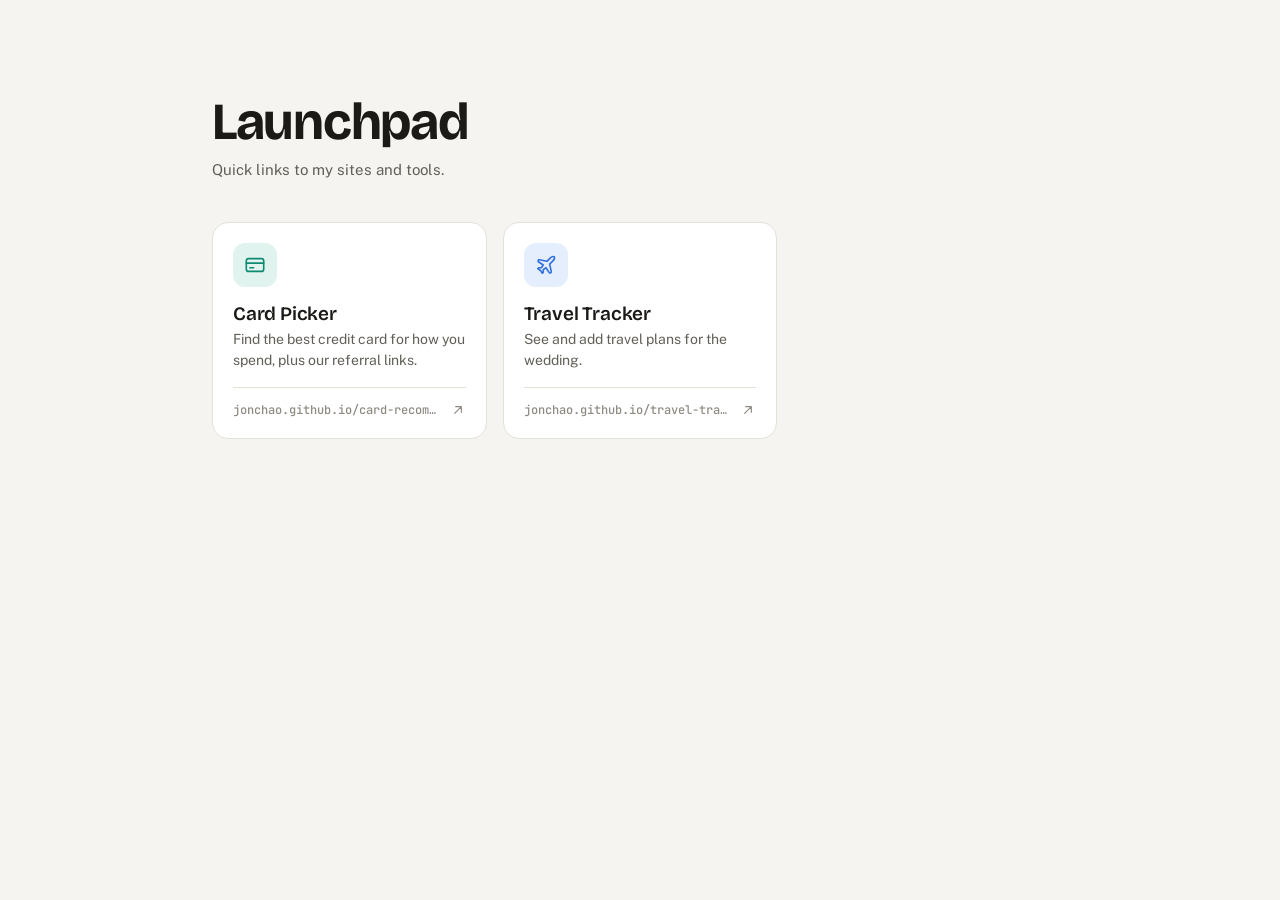
==== index.html @ 9c4c668e "Add launchpad dashboard Links to Card Picker and Travel Tracker, with support for password-locked en" ====
<!doctype html>
<html lang="en">
<head>
<meta charset="utf-8">
<meta name="viewport" content="width=device-width, initial-scale=1, viewport-fit=cover">
<meta name="robots" content="noindex, nofollow">
<title>Launchpad</title>
<link rel="icon" href="data:image/svg+xml,%3Csvg xmlns='http://www.w3.org/2000/svg' viewBox='0 0 32 32'%3E%3Crect width='32' height='32' rx='8' fill='%231b1a17'/%3E%3Crect x='8' y='8' width='7' height='7' rx='2' fill='%234fd1b0'/%3E%3Crect x='17' y='8' width='7' height='7' rx='2' fill='%23fff'/%3E%3Crect x='8' y='17' width='7' height='7' rx='2' fill='%23fff'/%3E%3Crect x='17' y='17' width='7' height='7' rx='2' fill='%237aa7ff'/%3E%3C/svg%3E">
<link rel="preconnect" href="https://fonts.googleapis.com">
<link rel="preconnect" href="https://fonts.gstatic.com" crossorigin>
<link rel="stylesheet" href="https://fonts.googleapis.com/css2?family=Bricolage+Grotesque:opsz,wght@12..96,600;12..96,700&family=Public+Sans:wght@400;500;600&family=JetBrains+Mono:wght@500&display=swap">
<link rel="stylesheet" href="style.css">
<script src="sites.js"></script>
<script src="shared.js"></script>
</head>
<body>
<main class="wrap">
  <header class="masthead">
    <h1 id="title">Launchpad</h1>
    <p class="sub" id="subtitle"></p>
  </header>
  <ul class="grid" id="grid"></ul>
  <noscript><p class="sub">This page needs JavaScript to show its links.</p></noscript>
</main>

<dialog id="unlock" aria-labelledby="unlock-title">
  <form id="unlock-form">
    <div class="dialog-icon"></div>
    <h2 id="unlock-title"></h2>
    <p class="sub">Enter the password to open this site.</p>
    <label for="unlock-pw">Password</label>
    <input id="unlock-pw" type="password" autocomplete="current-password" required>
    <p class="error" id="unlock-error" role="alert"></p>
    <div class="actions">
      <button type="button" class="btn secondary" id="unlock-cancel">Cancel</button>
      <button type="submit" class="btn" id="unlock-submit">Unlock</button>
    </div>
  </form>
</dialog>

<script>
const cfg = Object.assign({ title: "Launchpad", subtitle: "", newTab: true, sites: [] }, window.DASHBOARD);
const $ = (id) => document.getElementById(id);
const dialog = $("unlock");
let pending = null; // the locked site whose password dialog is open

document.title = cfg.title;
$("title").textContent = cfg.title;
$("subtitle").textContent = cfg.subtitle;
document.querySelector(".dialog-icon").innerHTML = icon("lock");

function shortUrl(url) {
  try {
    const u = new URL(url, location.href);
    return (u.host + u.pathname).replace(/\/$/, "");
  } catch {
    return url;
  }
}

function cardFor(site) {
  const locked = Boolean(site.locked && !site.url);
  const card = document.createElement(locked ? "button" : "a");
  const color = site.color || ICON_COLORS[site.icon] || "slate";
  card.className = "card";
  card.style.setProperty("--tint", `var(--${color})`);
  card.style.setProperty("--tint-bg", `var(--${color}-bg)`);

  if (locked) {
    card.type = "button";
    card.addEventListener("click", () => askPassword(site));
  } else {
    card.href = site.url;
    if (cfg.newTab) {
      card.target = "_blank";
      card.rel = "noopener";
    }
  }

  card.innerHTML = `
    <span class="icon">${icon(site.icon)}</span>
    ${site.locked ? `<span class="badge">${icon(locked ? "lock" : "unlock")}${locked ? "Locked" : "Unlocked"}</span>` : ""}
    <span><span class="name"></span><span class="desc"></span></span>
    <span class="foot"><span class="path"></span>${icon(locked ? "lock" : "arrow")}</span>`;
  card.querySelector(".name").textContent = site.name;
  card.querySelector(".desc").textContent = site.description || "";
  card.querySelector(".path").textContent = locked ? "Password required" : shortUrl(site.url);
  return card;
}

function render() {
  $("grid").replaceChildren(...cfg.sites.map((site) => {
    const li = document.createElement("li");
    li.append(cardFor(site));
    return li;
  }));
}

function askPassword(site) {
  pending = site;
  $("unlock-title").textContent = site.name;
  $("unlock-error").textContent = "";
  $("unlock-pw").value = "";
  dialog.showModal();
}

function go(url) {
  if (!cfg.newTab) return location.assign(url);
  const w = window.open(url, "_blank");
  if (w) w.opener = null;
  else location.assign(url); // pop-up blocked: open here instead
}

// A password that opens one site also unlocks any other site that shares it.
async function unlockAll(password) {
  for (const site of cfg.sites) {
    if (site.locked && !site.url) {
      const url = await Vault.unlock(site.locked, password).catch(() => null);
      if (url) site.url = url;
    }
  }
  render();
}

$("unlock-form").addEventListener("submit", async (e) => {
  e.preventDefault();
  const password = $("unlock-pw").value;
  const submit = $("unlock-submit");
  if (!password || !pending) return;

  submit.disabled = true;
  submit.textContent = "Checking…";
  const url = await Vault.unlock(pending.locked, password).catch(() => null);
  submit.disabled = false;
  submit.textContent = "Unlock";

  if (!url) {
    $("unlock-error").textContent = "That password didn't work. Try again.";
    const form = $("unlock-form");
    form.classList.remove("shake");
    void form.offsetWidth;
    form.classList.add("shake");
    $("unlock-pw").select();
    return;
  }

  pending.url = url;
  pending = null;
  dialog.close();
  go(url);
  unlockAll(password);
});

$("unlock-cancel").addEventListener("click", () => dialog.close());
dialog.addEventListener("click", (e) => { if (e.target === dialog) dialog.close(); });
dialog.addEventListener("close", () => { pending = null; });

render();
</script>
</body>
</html>
---- style.css ----
:root {
  --bg: #f5f4f0;
  --surface: #ffffff;
  --surface-2: #faf9f6;
  --text: #1b1a17;
  --muted: #625f58;
  --faint: #8f8b82;
  --border: #e4e1d9;
  --border-strong: #cfcbc1;
  --focus: #2f6fde;
  --danger: #c2412d;
  --btn-bg: #1b1a17;
  --btn-text: #ffffff;
  --shadow: 0 1px 2px rgba(20, 18, 12, .04), 0 12px 28px -14px rgba(20, 18, 12, .22);

  --teal: #0f8a72;   --teal-bg: #e1f3ee;
  --blue: #2f6fde;   --blue-bg: #e5eefc;
  --amber: #a86400;  --amber-bg: #fbefd9;
  --violet: #6d45d4; --violet-bg: #eee8fb;
  --rose: #c13a5b;   --rose-bg: #fbe5eb;
  --slate: #4e5a6b;  --slate-bg: #e8ebef;
  color-scheme: light;
}

@media (prefers-color-scheme: dark) {
  :root {
    --bg: #121211;
    --surface: #1b1b19;
    --surface-2: #222220;
    --text: #f1efe9;
    --muted: #a7a399;
    --faint: #7f7b72;
    --border: #2c2b28;
    --border-strong: #3d3c38;
    --focus: #7aa7ff;
    --danger: #ff8a72;
    --btn-bg: #f1efe9;
    --btn-text: #121211;
    --shadow: 0 1px 2px rgba(0, 0, 0, .3), 0 14px 32px -14px rgba(0, 0, 0, .7);

    --teal: #4fd1b0;   --teal-bg: #133029;
    --blue: #7aa7ff;   --blue-bg: #18243d;
    --amber: #f0b14a;  --amber-bg: #33260f;
    --violet: #b39aff; --violet-bg: #251d3d;
    --rose: #f27a97;   --rose-bg: #3a1b24;
    --slate: #aab5c5;  --slate-bg: #24282f;
    color-scheme: dark;
  }
}

* { box-sizing: border-box; }

body {
  margin: 0;
  min-height: 100vh;
  background: var(--bg);
  color: var(--text);
  font: 400 15px/1.5 "Public Sans", system-ui, -apple-system, "Segoe UI", sans-serif;
  -webkit-font-smoothing: antialiased;
}

.wrap { max-width: 920px; margin: 0 auto; padding: 56px 16px 48px; }
.wrap.narrow { max-width: 560px; }
@media (min-width: 640px) { .wrap { padding: 96px 32px 64px; } }

.masthead h1 {
  font: 700 clamp(36px, 7vw, 52px)/1.02 "Bricolage Grotesque", system-ui, sans-serif;
  letter-spacing: -.025em;
  margin: 0 0 10px;
}
.sub { color: var(--muted); margin: 0; max-width: 52ch; }
.back {
  display: inline-block;
  margin-bottom: 20px;
  color: var(--muted);
  text-decoration: none;
  font-size: 14px;
}
.back:hover { color: var(--text); }

/* Site cards */
.grid {
  list-style: none;
  padding: 0;
  margin: 40px 0 0;
  display: grid;
  gap: 16px;
  grid-template-columns: repeat(auto-fill, minmax(256px, 1fr));
}
.grid li { display: flex; }

.card {
  position: relative;
  display: flex;
  flex-direction: column;
  gap: 16px;
  width: 100%;
  min-height: 196px;
  padding: 20px;
  background: var(--surface);
  border: 1px solid var(--border);
  border-radius: 16px;
  color: inherit;
  font: inherit;
  text-align: left;
  text-decoration: none;
  cursor: pointer;
  transition: transform .16s ease, border-color .16s ease, box-shadow .16s ease;
}
.card:hover { transform: translateY(-2px); border-color: var(--border-strong); box-shadow: var(--shadow); }
.card:focus-visible { outline: 2px solid var(--focus); outline-offset: 3px; }
.card span { display: block; }

.card .icon {
  width: 44px;
  height: 44px;
  border-radius: 12px;
  display: grid;
  place-items: center;
  background: var(--tint-bg);
  color: var(--tint);
}
.card .icon svg { width: 22px; height: 22px; }

.card .name {
  font: 600 19px/1.2 "Bricolage Grotesque", system-ui, sans-serif;
  letter-spacing: -.01em;
}
.card .desc { color: var(--muted); font-size: 14px; margin-top: 4px; }

.card .foot {
  margin-top: auto;
  padding-top: 14px;
  border-top: 1px solid var(--border);
  display: flex;
  align-items: center;
  justify-content: space-between;
  gap: 12px;
  font: 500 12px/1.2 "JetBrains Mono", ui-monospace, monospace;
  color: var(--faint);
}
.card .path { overflow: hidden; text-overflow: ellipsis; white-space: nowrap; }
.card .foot svg { width: 16px; height: 16px; flex: none; transition: transform .16s ease, color .16s ease; }
.card:hover .foot svg { color: var(--text); }
a.card:hover .foot svg { transform: translate(2px, -2px); }

.card .badge {
  position: absolute;
  top: 20px;
  right: 20px;
  display: inline-flex;
  align-items: center;
  gap: 5px;
  padding: 4px 9px 4px 7px;
  border-radius: 999px;
  border: 1px solid var(--border);
  background: var(--surface-2);
  color: var(--muted);
  font: 500 11px/1 "JetBrains Mono", ui-monospace, monospace;
}
.card .badge svg { width: 12px; height: 12px; }

svg { fill: none; stroke: currentColor; stroke-width: 1.75; stroke-linecap: round; stroke-linejoin: round; }

/* Forms and dialog */
dialog {
  width: min(380px, calc(100vw - 32px));
  padding: 24px;
  border: 1px solid var(--border);
  border-radius: 18px;
  background: var(--surface);
  color: var(--text);
  box-shadow: 0 28px 64px -24px rgba(0, 0, 0, .45);
}
dialog::backdrop { background: rgba(15, 14, 10, .45); backdrop-filter: blur(3px); }
dialog h2 { font: 600 22px/1.2 "Bricolage Grotesque", system-ui, sans-serif; margin: 16px 0 6px; }
dialog .sub { font-size: 14px; margin-bottom: 20px; }
.dialog-icon {
  width: 44px; height: 44px; border-radius: 12px;
  display: grid; place-items: center;
  background: var(--amber-bg); color: var(--amber);
}
.dialog-icon svg { width: 22px; height: 22px; }
.shake { animation: shake .32s ease; }
@keyframes shake {
  20%, 60% { transform: translateX(-6px); }
  40%, 80% { transform: translateX(6px); }
}

.panel {
  margin-top: 32px;
  padding: 24px;
  background: var(--surface);
  border: 1px solid var(--border);
  border-radius: 16px;
}
.panel h2 { font: 600 20px/1.2 "Bricolage Grotesque", system-ui, sans-serif; margin: 0 0 6px; }
.field { margin-bottom: 16px; }
label { display: block; font-weight: 600; font-size: 13px; margin-bottom: 6px; }
label .opt { font-weight: 400; color: var(--faint); margin-left: 4px; }
input, select {
  width: 100%;
  padding: 11px 12px;
  font: inherit;
  font-size: 16px;
  color: var(--text);
  background: var(--bg);
  border: 1px solid var(--border-strong);
  border-radius: 10px;
}
input:focus, select:focus { outline: 2px solid var(--focus); outline-offset: 1px; border-color: transparent; }
.error { color: var(--danger); font-size: 13px; min-height: 20px; margin: 8px 0 12px; }

.actions { display: flex; gap: 10px; justify-content: flex-end; }
.btn {
  appearance: none;
  border: 1px solid var(--btn-bg);
  background: var(--btn-bg);
  color: var(--btn-text);
  font: 600 15px/1 "Public Sans", system-ui, sans-serif;
  padding: 12px 18px;
  border-radius: 10px;
  cursor: pointer;
}
.btn:disabled { opacity: .6; cursor: progress; }
.btn.secondary { background: transparent; color: var(--text); border-color: var(--border-strong); }
.btn:focus-visible { outline: 2px solid var(--focus); outline-offset: 2px; }

pre {
  margin: 16px 0;
  padding: 16px;
  overflow-x: auto;
  background: var(--bg);
  border: 1px solid var(--border);
  border-radius: 10px;
  font: 500 12.5px/1.6 "JetBrains Mono", ui-monospace, monospace;
  white-space: pre-wrap;
  word-break: break-all;
}
code { font-family: "JetBrains Mono", ui-monospace, monospace; font-size: .92em; }

@media (prefers-reduced-motion: reduce) {
  .card, .card .foot svg { transition: none; }
  .card:hover, a.card:hover .foot svg { transform: none; }
  .shake { animation: none; }
}
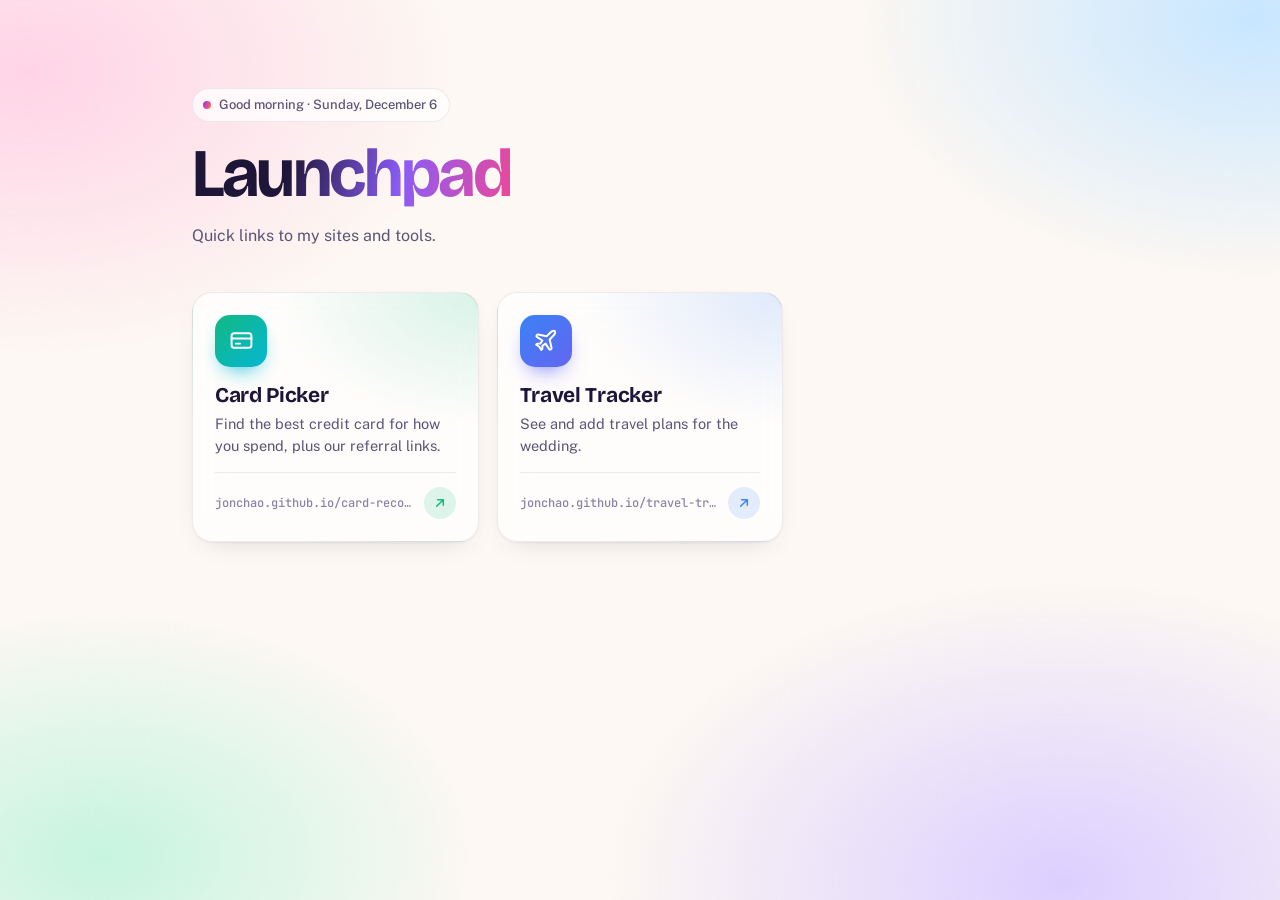
==== commit 44d1ff86: "Livelier theme and hidden links Gradient color glows, colorful card icons, a greeting with today's d" ====
--- a/index.html
+++ b/index.html
@@ -16,8 +16,12 @@
 <body>
 <main class="wrap">
   <header class="masthead">
-    <h1 id="title">Launchpad</h1>
-    <p class="sub" id="subtitle"></p>
+    <div>
+      <p class="eyebrow" id="greeting"></p>
+      <h1 id="title">Launchpad</h1>
+      <p class="sub" id="subtitle"></p>
+    </div>
+    <button type="button" class="reveal" id="reveal" hidden></button>
   </header>
   <ul class="grid" id="grid"></ul>
   <noscript><p class="sub">This page needs JavaScript to show its links.</p></noscript>
@@ -27,7 +31,7 @@
   <form id="unlock-form">
     <div class="dialog-icon"></div>
     <h2 id="unlock-title"></h2>
-    <p class="sub">Enter the password to open this site.</p>
+    <p class="sub" id="unlock-sub"></p>
     <label for="unlock-pw">Password</label>
     <input id="unlock-pw" type="password" autocomplete="current-password" required>
     <p class="error" id="unlock-error" role="alert"></p>
@@ -42,12 +46,20 @@
 const cfg = Object.assign({ title: "Launchpad", subtitle: "", newTab: true, sites: [] }, window.DASHBOARD);
 const $ = (id) => document.getElementById(id);
 const dialog = $("unlock");
-let pending = null; // the locked site whose password dialog is open
+let pending = null;      // the locked site whose password dialog is open, or "hidden"
+let showHidden = false;  // whether hidden links have been revealed
 
 document.title = cfg.title;
 $("title").textContent = cfg.title;
 $("subtitle").textContent = cfg.subtitle;
 document.querySelector(".dialog-icon").innerHTML = icon("lock");
+$("reveal").hidden = !cfg.sites.some((s) => s.hidden);
+
+const now = new Date();
+const hour = now.getHours();
+$("greeting").textContent =
+  (hour < 12 ? "Good morning" : hour < 18 ? "Good afternoon" : "Good evening") + " · " +
+  now.toLocaleDateString(undefined, { weekday: "long", month: "long", day: "numeric" });
 
 function shortUrl(url) {
   try {
@@ -63,8 +75,8 @@
   const card = document.createElement(locked ? "button" : "a");
   const color = site.color || ICON_COLORS[site.icon] || "slate";
   card.className = "card";
-  card.style.setProperty("--tint", `var(--${color})`);
-  card.style.setProperty("--tint-bg", `var(--${color}-bg)`);
+  card.style.setProperty("--c1", `var(--${color}-1)`);
+  card.style.setProperty("--c2", `var(--${color}-2)`);
 
   if (locked) {
     card.type = "button";
@@ -77,11 +89,12 @@
     }
   }
 
+  const badge = locked ? "Locked" : site.locked ? "Unlocked" : site.revealed ? "Hidden" : "";
   card.innerHTML = `
     <span class="icon">${icon(site.icon)}</span>
-    ${site.locked ? `<span class="badge">${icon(locked ? "lock" : "unlock")}${locked ? "Locked" : "Unlocked"}</span>` : ""}
+    ${badge ? `<span class="badge">${icon(locked ? "lock" : "unlock")}${badge}</span>` : ""}
     <span><span class="name"></span><span class="desc"></span></span>
-    <span class="foot"><span class="path"></span>${icon(locked ? "lock" : "arrow")}</span>`;
+    <span class="foot"><span class="path"></span><span class="go">${icon(locked ? "lock" : "arrow")}</span></span>`;
   card.querySelector(".name").textContent = site.name;
   card.querySelector(".desc").textContent = site.description || "";
   card.querySelector(".path").textContent = locked ? "Password required" : shortUrl(site.url);
@@ -89,20 +102,46 @@
 }
 
 function render() {
-  $("grid").replaceChildren(...cfg.sites.map((site) => {
+  const shown = cfg.sites
+    .map((site) => (site.hidden ? (showHidden ? site.entry : null) : site))
+    .filter(Boolean);
+  $("grid").replaceChildren(...shown.map((site, i) => {
     const li = document.createElement("li");
+    li.style.setProperty("--i", i);
     li.append(cardFor(site));
     return li;
   }));
-}
-
-function askPassword(site) {
-  pending = site;
-  $("unlock-title").textContent = site.name;
+
+  const reveal = $("reveal");
+  reveal.innerHTML = icon(showHidden ? "unlock" : "lock");
+  reveal.title = showHidden ? "Hide hidden links" : "Show hidden links";
+  reveal.setAttribute("aria-label", reveal.title);
+  reveal.setAttribute("aria-pressed", String(showHidden));
+}
+
+function openDialog(target, title, sub) {
+  pending = target;
+  $("unlock-title").textContent = title;
+  $("unlock-sub").textContent = sub;
   $("unlock-error").textContent = "";
   $("unlock-pw").value = "";
   dialog.showModal();
 }
+
+function askPassword(site) {
+  openDialog(site, site.name, "Enter the password to open this site.");
+}
+
+$("reveal").addEventListener("click", () => {
+  if (showHidden) {
+    // Hiding forgets the unlocked links, so showing them again needs the password.
+    showHidden = false;
+    for (const site of cfg.sites) delete site.entry;
+    render();
+  } else {
+    openDialog("hidden", "Hidden links", "Enter the password to show hidden links.");
+  }
+});
 
 function go(url) {
   if (!cfg.newTab) return location.assign(url);
@@ -111,44 +150,67 @@
   else location.assign(url); // pop-up blocked: open here instead
 }
 
-// A password that opens one site also unlocks any other site that shares it.
-async function unlockAll(password) {
+// Tries a password on every locked or hidden site, so sites that share a
+// password all open at once. Returns true if it opened anything.
+async function tryPassword(password) {
+  let opened = false;
   for (const site of cfg.sites) {
     if (site.locked && !site.url) {
       const url = await Vault.unlock(site.locked, password).catch(() => null);
-      if (url) site.url = url;
+      if (url) {
+        site.url = url;
+        opened = true;
+      }
+    } else if (site.hidden && !site.entry) {
+      const json = await Vault.unlock(site.hidden, password).catch(() => null);
+      if (json) {
+        site.entry = { ...JSON.parse(json), revealed: true };
+        opened = true;
+      }
     }
   }
-  render();
+  return opened;
+}
+
+function rejectPassword() {
+  $("unlock-error").textContent = "That password didn't work. Try again.";
+  const form = $("unlock-form");
+  form.classList.remove("shake");
+  void form.offsetWidth;
+  form.classList.add("shake");
+  $("unlock-pw").select();
 }
 
 $("unlock-form").addEventListener("submit", async (e) => {
   e.preventDefault();
   const password = $("unlock-pw").value;
   const submit = $("unlock-submit");
-  if (!password || !pending) return;
+  const target = pending;
+  if (!password || !target) return;
 
   submit.disabled = true;
   submit.textContent = "Checking…";
-  const url = await Vault.unlock(pending.locked, password).catch(() => null);
+  let ok;
+  if (target === "hidden") {
+    ok = await tryPassword(password) && cfg.sites.some((s) => s.entry);
+    if (ok) showHidden = true;
+  } else {
+    // Open the clicked site first, before the browser forgets the click.
+    const url = await Vault.unlock(target.locked, password).catch(() => null);
+    ok = Boolean(url);
+    if (ok) {
+      target.url = url;
+      go(url);
+      await tryPassword(password);
+      if (cfg.sites.some((s) => s.entry)) showHidden = true;
+    }
+  }
   submit.disabled = false;
   submit.textContent = "Unlock";
 
-  if (!url) {
-    $("unlock-error").textContent = "That password didn't work. Try again.";
-    const form = $("unlock-form");
-    form.classList.remove("shake");
-    void form.offsetWidth;
-    form.classList.add("shake");
-    $("unlock-pw").select();
-    return;
-  }
-
-  pending.url = url;
-  pending = null;
+  if (!ok) return rejectPassword();
   dialog.close();
-  go(url);
-  unlockAll(password);
+  render();
 });
 
 $("unlock-cancel").addEventListener("click", () => dialog.close());
--- a/style.css
+++ b/style.css
@@ -1,49 +1,56 @@
 :root {
-  --bg: #f5f4f0;
-  --surface: #ffffff;
-  --surface-2: #faf9f6;
-  --text: #1b1a17;
-  --muted: #625f58;
-  --faint: #8f8b82;
-  --border: #e4e1d9;
-  --border-strong: #cfcbc1;
-  --focus: #2f6fde;
-  --danger: #c2412d;
-  --btn-bg: #1b1a17;
-  --btn-text: #ffffff;
-  --shadow: 0 1px 2px rgba(20, 18, 12, .04), 0 12px 28px -14px rgba(20, 18, 12, .22);
-
-  --teal: #0f8a72;   --teal-bg: #e1f3ee;
-  --blue: #2f6fde;   --blue-bg: #e5eefc;
-  --amber: #a86400;  --amber-bg: #fbefd9;
-  --violet: #6d45d4; --violet-bg: #eee8fb;
-  --rose: #c13a5b;   --rose-bg: #fbe5eb;
-  --slate: #4e5a6b;  --slate-bg: #e8ebef;
+  --bg: #fdf8f3;
+  --text: #1d1638;
+  --muted: #5b5575;
+  --faint: #8a84a3;
+  --card: rgba(255, 255, 255, .72);
+  --card-border: rgba(29, 22, 56, .08);
+  --line: rgba(29, 22, 56, .08);
+  --chip: rgba(255, 255, 255, .75);
+  --input-bg: rgba(255, 255, 255, .85);
+  --dialog: #ffffff;
+  --focus: #7c3aed;
+  --danger: #e11d48;
+  --card-shadow: 0 1px 2px rgba(29, 22, 56, .05), 0 10px 30px -18px rgba(29, 22, 56, .25);
+
+  /* Background glows */
+  --blob1: #ffd3e6;
+  --blob2: #c7e6ff;
+  --blob3: #dccfff;
+  --blob4: #c6f4df;
+
+  /* Each color is a two-stop gradient */
+  --teal-1: #10b981;   --teal-2: #06b6d4;
+  --blue-1: #3b82f6;   --blue-2: #6366f1;
+  --amber-1: #f59e0b;  --amber-2: #f97316;
+  --violet-1: #8b5cf6; --violet-2: #d946ef;
+  --rose-1: #f43f5e;   --rose-2: #ec4899;
+  --slate-1: #64748b;  --slate-2: #475569;
+
+  --brand: linear-gradient(120deg, #7c3aed, #ec4899 60%, #f59e0b);
   color-scheme: light;
 }
 
 @media (prefers-color-scheme: dark) {
   :root {
-    --bg: #121211;
-    --surface: #1b1b19;
-    --surface-2: #222220;
-    --text: #f1efe9;
-    --muted: #a7a399;
-    --faint: #7f7b72;
-    --border: #2c2b28;
-    --border-strong: #3d3c38;
-    --focus: #7aa7ff;
-    --danger: #ff8a72;
-    --btn-bg: #f1efe9;
-    --btn-text: #121211;
-    --shadow: 0 1px 2px rgba(0, 0, 0, .3), 0 14px 32px -14px rgba(0, 0, 0, .7);
-
-    --teal: #4fd1b0;   --teal-bg: #133029;
-    --blue: #7aa7ff;   --blue-bg: #18243d;
-    --amber: #f0b14a;  --amber-bg: #33260f;
-    --violet: #b39aff; --violet-bg: #251d3d;
-    --rose: #f27a97;   --rose-bg: #3a1b24;
-    --slate: #aab5c5;  --slate-bg: #24282f;
+    --bg: #0d0a1c;
+    --text: #f4f2ff;
+    --muted: #b3add0;
+    --faint: #847e9f;
+    --card: rgba(255, 255, 255, .055);
+    --card-border: rgba(255, 255, 255, .09);
+    --line: rgba(255, 255, 255, .08);
+    --chip: rgba(255, 255, 255, .07);
+    --input-bg: rgba(255, 255, 255, .06);
+    --dialog: #1a1630;
+    --focus: #a78bfa;
+    --danger: #fb7185;
+    --card-shadow: 0 1px 2px rgba(0, 0, 0, .3);
+
+    --blob1: rgba(124, 58, 237, .42);
+    --blob2: rgba(6, 182, 212, .26);
+    --blob3: rgba(236, 72, 153, .30);
+    --blob4: rgba(16, 185, 129, .20);
     color-scheme: dark;
   }
 }
@@ -59,16 +66,70 @@
   -webkit-font-smoothing: antialiased;
 }
 
-.wrap { max-width: 920px; margin: 0 auto; padding: 56px 16px 48px; }
+/* Slowly drifting color glows behind everything */
+body::before {
+  content: "";
+  position: fixed;
+  inset: -25%;
+  z-index: -1;
+  pointer-events: none;
+  background:
+    radial-gradient(32% 30% at 18% 22%, var(--blob1), transparent 70%),
+    radial-gradient(30% 28% at 82% 18%, var(--blob2), transparent 70%),
+    radial-gradient(34% 32% at 72% 82%, var(--blob3), transparent 70%),
+    radial-gradient(28% 26% at 22% 80%, var(--blob4), transparent 70%);
+  animation: drift 28s ease-in-out infinite alternate;
+}
+@keyframes drift {
+  50% { transform: translate3d(3%, -2%, 0) rotate(6deg) scale(1.04); }
+  100% { transform: translate3d(-3%, 2%, 0) rotate(-4deg) scale(1.02); }
+}
+
+.wrap { max-width: 960px; margin: 0 auto; padding: 48px 16px 56px; }
 .wrap.narrow { max-width: 560px; }
-@media (min-width: 640px) { .wrap { padding: 96px 32px 64px; } }
-
+@media (min-width: 640px) { .wrap { padding: 88px 32px 72px; } }
+
+/* Header */
+.masthead { display: flex; align-items: flex-start; justify-content: space-between; gap: 16px; }
+.eyebrow {
+  display: inline-flex;
+  align-items: center;
+  gap: 8px;
+  margin: 0 0 18px;
+  padding: 6px 12px 6px 10px;
+  border-radius: 999px;
+  background: var(--chip);
+  border: 1px solid var(--card-border);
+  backdrop-filter: blur(12px);
+  -webkit-backdrop-filter: blur(12px);
+  font-size: 13px;
+  font-weight: 500;
+  color: var(--muted);
+}
+.eyebrow::before {
+  content: "";
+  width: 8px;
+  height: 8px;
+  border-radius: 50%;
+  background: var(--brand);
+  box-shadow: 0 0 0 0 rgba(236, 72, 153, .5);
+  animation: pulse 2.4s ease-out infinite;
+}
+@keyframes pulse {
+  70% { box-shadow: 0 0 0 7px rgba(236, 72, 153, 0); }
+  100% { box-shadow: 0 0 0 0 rgba(236, 72, 153, 0); }
+}
 .masthead h1 {
-  font: 700 clamp(36px, 7vw, 52px)/1.02 "Bricolage Grotesque", system-ui, sans-serif;
-  letter-spacing: -.025em;
-  margin: 0 0 10px;
-}
-.sub { color: var(--muted); margin: 0; max-width: 52ch; }
+  font: 700 clamp(42px, 9vw, 68px)/1 "Bricolage Grotesque", system-ui, sans-serif;
+  letter-spacing: -.035em;
+  margin: 0 0 12px;
+  padding-bottom: .06em;
+  background: linear-gradient(100deg, var(--text) 30%, var(--violet-1) 65%, var(--rose-2));
+  -webkit-background-clip: text;
+  background-clip: text;
+  color: transparent;
+}
+.sub { color: var(--muted); margin: 0; max-width: 52ch; font-size: 16px; }
 .back {
   display: inline-block;
   margin-bottom: 20px;
@@ -78,60 +139,108 @@
 }
 .back:hover { color: var(--text); }
 
+/* Small lock button that shows hidden links */
+.reveal {
+  flex: none;
+  width: 44px;
+  height: 44px;
+  display: grid;
+  place-items: center;
+  padding: 0;
+  border: 1px solid var(--card-border);
+  border-radius: 999px;
+  background: var(--chip);
+  backdrop-filter: blur(12px);
+  -webkit-backdrop-filter: blur(12px);
+  color: var(--muted);
+  cursor: pointer;
+  transition: color .2s ease, transform .2s ease, box-shadow .2s ease;
+}
+.reveal[hidden] { display: none; }
+.reveal:hover { color: var(--text); transform: rotate(-8deg) scale(1.06); }
+.reveal[aria-pressed="true"] {
+  color: #fff;
+  border-color: transparent;
+  background: linear-gradient(135deg, var(--amber-1), var(--amber-2));
+  box-shadow: 0 8px 20px -8px var(--amber-2);
+}
+.reveal:focus-visible { outline: 2px solid var(--focus); outline-offset: 3px; }
+.reveal svg { width: 19px; height: 19px; }
+
 /* Site cards */
 .grid {
   list-style: none;
   padding: 0;
-  margin: 40px 0 0;
+  margin: 44px 0 0;
   display: grid;
-  gap: 16px;
-  grid-template-columns: repeat(auto-fill, minmax(256px, 1fr));
-}
-.grid li { display: flex; }
+  gap: 18px;
+  grid-template-columns: repeat(auto-fill, minmax(260px, 1fr));
+}
+.grid li {
+  display: flex;
+  animation: rise .55s cubic-bezier(.2, .8, .2, 1) both;
+  animation-delay: calc(var(--i, 0) * 70ms);
+}
+@keyframes rise {
+  from { opacity: 0; transform: translateY(14px) scale(.98); }
+}
 
 .card {
   position: relative;
+  overflow: hidden;
   display: flex;
   flex-direction: column;
   gap: 16px;
   width: 100%;
-  min-height: 196px;
-  padding: 20px;
-  background: var(--surface);
-  border: 1px solid var(--border);
-  border-radius: 16px;
+  min-height: 210px;
+  padding: 22px;
+  background:
+    radial-gradient(120% 90% at 100% 0%, color-mix(in srgb, var(--c1) 16%, transparent), transparent 60%),
+    var(--card);
+  border: 1px solid var(--card-border);
+  border-radius: 20px;
+  box-shadow: var(--card-shadow);
+  backdrop-filter: blur(16px) saturate(140%);
+  -webkit-backdrop-filter: blur(16px) saturate(140%);
   color: inherit;
   font: inherit;
   text-align: left;
   text-decoration: none;
   cursor: pointer;
-  transition: transform .16s ease, border-color .16s ease, box-shadow .16s ease;
-}
-.card:hover { transform: translateY(-2px); border-color: var(--border-strong); box-shadow: var(--shadow); }
+  transition: transform .22s cubic-bezier(.2, .8, .2, 1), box-shadow .22s ease, border-color .22s ease;
+}
+.card:hover {
+  transform: translateY(-5px);
+  border-color: color-mix(in srgb, var(--c1) 40%, transparent);
+  box-shadow: 0 22px 44px -22px color-mix(in srgb, var(--c1) 75%, transparent);
+}
 .card:focus-visible { outline: 2px solid var(--focus); outline-offset: 3px; }
 .card span { display: block; }
 
 .card .icon {
-  width: 44px;
-  height: 44px;
-  border-radius: 12px;
+  width: 52px;
+  height: 52px;
+  border-radius: 15px;
   display: grid;
   place-items: center;
-  background: var(--tint-bg);
-  color: var(--tint);
-}
-.card .icon svg { width: 22px; height: 22px; }
+  background: linear-gradient(135deg, var(--c1), var(--c2));
+  color: #fff;
+  box-shadow: 0 10px 22px -10px var(--c2);
+  transition: transform .3s cubic-bezier(.3, 1.6, .5, 1);
+}
+.card:hover .icon { transform: rotate(-8deg) scale(1.08); }
+.card .icon svg { width: 25px; height: 25px; stroke-width: 1.9; }
 
 .card .name {
-  font: 600 19px/1.2 "Bricolage Grotesque", system-ui, sans-serif;
-  letter-spacing: -.01em;
-}
-.card .desc { color: var(--muted); font-size: 14px; margin-top: 4px; }
+  font: 700 21px/1.2 "Bricolage Grotesque", system-ui, sans-serif;
+  letter-spacing: -.015em;
+}
+.card .desc { color: var(--muted); font-size: 14.5px; margin-top: 5px; }
 
 .card .foot {
   margin-top: auto;
   padding-top: 14px;
-  border-top: 1px solid var(--border);
+  border-top: 1px solid var(--line);
   display: flex;
   align-items: center;
   justify-content: space-between;
@@ -140,73 +249,96 @@
   color: var(--faint);
 }
 .card .path { overflow: hidden; text-overflow: ellipsis; white-space: nowrap; }
-.card .foot svg { width: 16px; height: 16px; flex: none; transition: transform .16s ease, color .16s ease; }
-.card:hover .foot svg { color: var(--text); }
-a.card:hover .foot svg { transform: translate(2px, -2px); }
+.card .go {
+  flex: none;
+  width: 32px;
+  height: 32px;
+  border-radius: 50%;
+  display: grid;
+  place-items: center;
+  background: color-mix(in srgb, var(--c1) 14%, transparent);
+  color: var(--c1);
+  transition: background .2s ease, color .2s ease, transform .2s ease;
+}
+.card .go svg { width: 16px; height: 16px; stroke-width: 2.2; }
+.card:hover .go { background: linear-gradient(135deg, var(--c1), var(--c2)); color: #fff; }
+a.card:hover .go { transform: translate(2px, -2px); }
 
 .card .badge {
   position: absolute;
-  top: 20px;
-  right: 20px;
+  top: 22px;
+  right: 22px;
   display: inline-flex;
   align-items: center;
   gap: 5px;
-  padding: 4px 9px 4px 7px;
+  padding: 5px 10px 5px 8px;
   border-radius: 999px;
-  border: 1px solid var(--border);
-  background: var(--surface-2);
-  color: var(--muted);
-  font: 500 11px/1 "JetBrains Mono", ui-monospace, monospace;
-}
-.card .badge svg { width: 12px; height: 12px; }
+  background: color-mix(in srgb, var(--c1) 14%, transparent);
+  color: var(--c1);
+  font: 600 11px/1 "JetBrains Mono", ui-monospace, monospace;
+}
+.card .badge svg { width: 12px; height: 12px; stroke-width: 2.2; }
 
 svg { fill: none; stroke: currentColor; stroke-width: 1.75; stroke-linecap: round; stroke-linejoin: round; }
 
-/* Forms and dialog */
+/* Dialog */
 dialog {
-  width: min(380px, calc(100vw - 32px));
-  padding: 24px;
-  border: 1px solid var(--border);
-  border-radius: 18px;
-  background: var(--surface);
+  width: min(390px, calc(100vw - 32px));
+  padding: 26px;
+  border: 1px solid var(--card-border);
+  border-radius: 22px;
+  background: var(--dialog);
   color: var(--text);
-  box-shadow: 0 28px 64px -24px rgba(0, 0, 0, .45);
-}
-dialog::backdrop { background: rgba(15, 14, 10, .45); backdrop-filter: blur(3px); }
-dialog h2 { font: 600 22px/1.2 "Bricolage Grotesque", system-ui, sans-serif; margin: 16px 0 6px; }
+  box-shadow: 0 30px 70px -24px rgba(13, 10, 28, .55);
+}
+dialog[open] { animation: pop .25s cubic-bezier(.2, .9, .3, 1.2); }
+@keyframes pop { from { opacity: 0; transform: translateY(8px) scale(.96); } }
+dialog::backdrop { background: rgba(13, 10, 28, .45); backdrop-filter: blur(4px); }
+dialog h2 { font: 700 23px/1.2 "Bricolage Grotesque", system-ui, sans-serif; margin: 16px 0 6px; }
 dialog .sub { font-size: 14px; margin-bottom: 20px; }
 .dialog-icon {
-  width: 44px; height: 44px; border-radius: 12px;
+  width: 48px; height: 48px; border-radius: 14px;
   display: grid; place-items: center;
-  background: var(--amber-bg); color: var(--amber);
-}
-.dialog-icon svg { width: 22px; height: 22px; }
+  background: linear-gradient(135deg, var(--amber-1), var(--rose-2));
+  color: #fff;
+  box-shadow: 0 10px 22px -10px var(--rose-2);
+}
+.dialog-icon svg { width: 23px; height: 23px; stroke-width: 1.9; }
 .shake { animation: shake .32s ease; }
 @keyframes shake {
   20%, 60% { transform: translateX(-6px); }
   40%, 80% { transform: translateX(6px); }
 }
 
+/* Forms (lock page) */
 .panel {
   margin-top: 32px;
   padding: 24px;
-  background: var(--surface);
-  border: 1px solid var(--border);
-  border-radius: 16px;
-}
-.panel h2 { font: 600 20px/1.2 "Bricolage Grotesque", system-ui, sans-serif; margin: 0 0 6px; }
+  background: var(--card);
+  border: 1px solid var(--card-border);
+  border-radius: 20px;
+  box-shadow: var(--card-shadow);
+  backdrop-filter: blur(16px) saturate(140%);
+  -webkit-backdrop-filter: blur(16px) saturate(140%);
+}
+.panel h2 { font: 700 21px/1.2 "Bricolage Grotesque", system-ui, sans-serif; margin: 0 0 6px; }
 .field { margin-bottom: 16px; }
 label { display: block; font-weight: 600; font-size: 13px; margin-bottom: 6px; }
 label .opt { font-weight: 400; color: var(--faint); margin-left: 4px; }
+.choice { border: 0; padding: 0; margin: 0 0 16px; }
+.choice legend { font-weight: 600; font-size: 13px; margin-bottom: 8px; padding: 0; }
+.choice label { display: flex; flex-wrap: wrap; align-items: baseline; gap: 2px 8px; font-weight: 500; font-size: 14px; margin-bottom: 8px; cursor: pointer; }
+.choice input { width: auto; margin: 0; accent-color: var(--focus); }
+.choice .opt { flex-basis: 100%; margin: 0 0 0 22px; font-size: 13px; }
 input, select {
   width: 100%;
   padding: 11px 12px;
   font: inherit;
   font-size: 16px;
   color: var(--text);
-  background: var(--bg);
-  border: 1px solid var(--border-strong);
-  border-radius: 10px;
+  background: var(--input-bg);
+  border: 1px solid var(--line);
+  border-radius: 12px;
 }
 input:focus, select:focus { outline: 2px solid var(--focus); outline-offset: 1px; border-color: transparent; }
 .error { color: var(--danger); font-size: 13px; min-height: 20px; margin: 8px 0 12px; }
@@ -214,25 +346,30 @@
 .actions { display: flex; gap: 10px; justify-content: flex-end; }
 .btn {
   appearance: none;
-  border: 1px solid var(--btn-bg);
-  background: var(--btn-bg);
-  color: var(--btn-text);
+  border: 0;
+  background: var(--brand);
+  background-size: 140% 100%;
+  color: #fff;
   font: 600 15px/1 "Public Sans", system-ui, sans-serif;
-  padding: 12px 18px;
-  border-radius: 10px;
+  padding: 13px 20px;
+  border-radius: 12px;
   cursor: pointer;
-}
+  box-shadow: 0 10px 24px -12px #ec4899;
+  transition: background-position .3s ease, transform .15s ease;
+}
+.btn:hover { background-position: 100% 0; }
+.btn:active { transform: scale(.97); }
 .btn:disabled { opacity: .6; cursor: progress; }
-.btn.secondary { background: transparent; color: var(--text); border-color: var(--border-strong); }
+.btn.secondary { background: var(--chip); color: var(--text); border: 1px solid var(--line); box-shadow: none; }
 .btn:focus-visible { outline: 2px solid var(--focus); outline-offset: 2px; }
 
 pre {
   margin: 16px 0;
   padding: 16px;
   overflow-x: auto;
-  background: var(--bg);
-  border: 1px solid var(--border);
-  border-radius: 10px;
+  background: var(--input-bg);
+  border: 1px solid var(--line);
+  border-radius: 12px;
   font: 500 12.5px/1.6 "JetBrains Mono", ui-monospace, monospace;
   white-space: pre-wrap;
   word-break: break-all;
@@ -240,7 +377,5 @@
 code { font-family: "JetBrains Mono", ui-monospace, monospace; font-size: .92em; }
 
 @media (prefers-reduced-motion: reduce) {
-  .card, .card .foot svg { transition: none; }
-  .card:hover, a.card:hover .foot svg { transform: none; }
-  .shake { animation: none; }
-}
+  *, *::before { animation: none !important; transition: none !important; }
+}
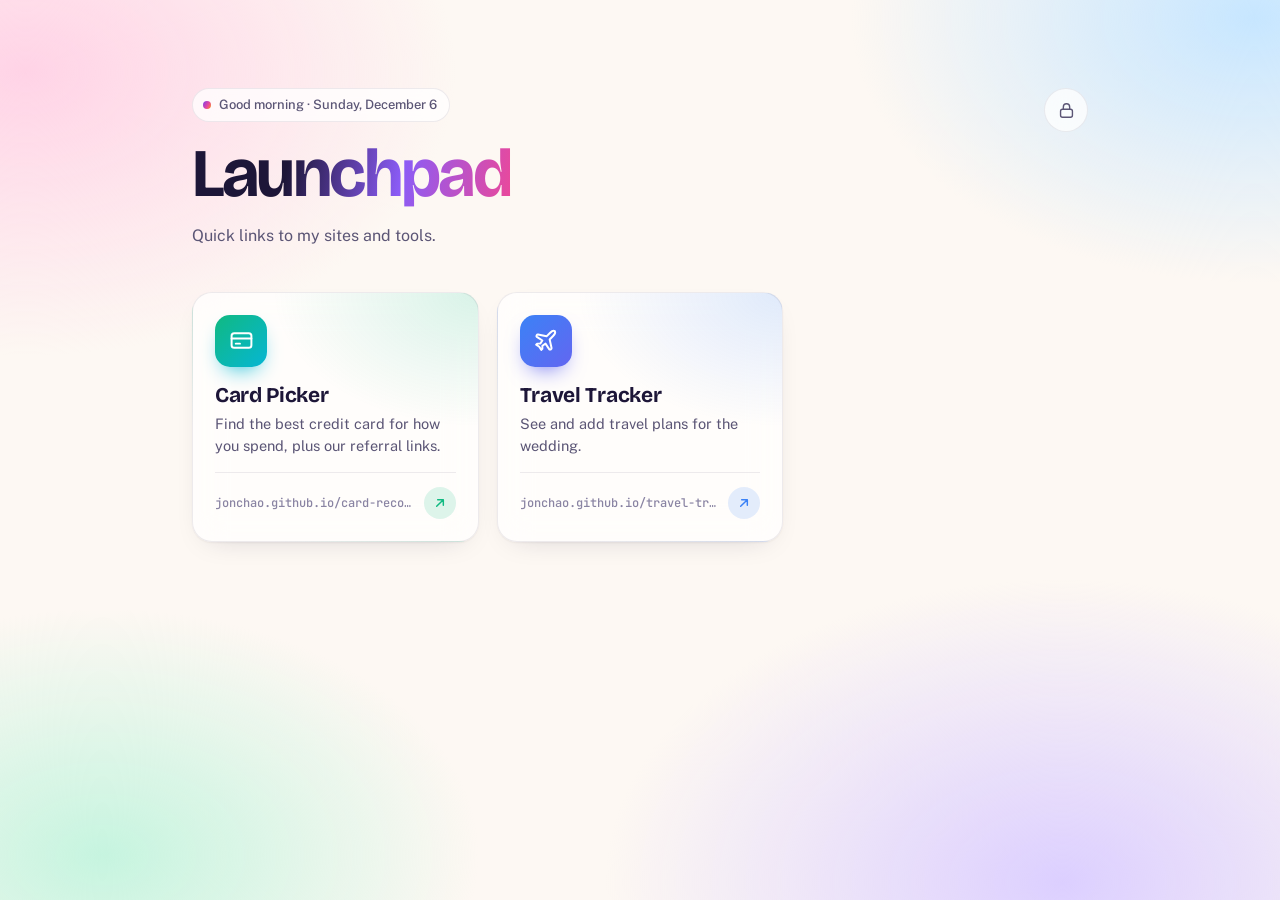
==== commit 3043ccc1: "Hide sites behind a passcode instead of a lock page The lock icon in the upper right now opens a sma" ====
--- a/index.html
+++ b/index.html
@@ -11,6 +11,7 @@
 <link rel="stylesheet" href="https://fonts.googleapis.com/css2?family=Bricolage+Grotesque:opsz,wght@12..96,600;12..96,700&family=Public+Sans:wght@400;500;600&family=JetBrains+Mono:wght@500&display=swap">
 <link rel="stylesheet" href="style.css">
 <script src="sites.js"></script>
+<script src="hidden.js"></script>
 <script src="shared.js"></script>
 </head>
 <body>
@@ -21,39 +22,28 @@
       <h1 id="title">Launchpad</h1>
       <p class="sub" id="subtitle"></p>
     </div>
-    <button type="button" class="reveal" id="reveal" hidden></button>
+    <div class="lockbox">
+      <button type="button" class="reveal" id="reveal" aria-controls="passbox" aria-expanded="false"></button>
+      <form class="passbox" id="passbox" hidden>
+        <input id="passcode" type="password" placeholder="Passcode" aria-label="Passcode" autocomplete="current-password">
+        <button type="submit" class="passgo" id="passgo" aria-label="Unlock"></button>
+        <p class="pass-error" id="pass-error" role="alert"></p>
+      </form>
+    </div>
   </header>
   <ul class="grid" id="grid"></ul>
   <noscript><p class="sub">This page needs JavaScript to show its links.</p></noscript>
 </main>
 
-<dialog id="unlock" aria-labelledby="unlock-title">
-  <form id="unlock-form">
-    <div class="dialog-icon"></div>
-    <h2 id="unlock-title"></h2>
-    <p class="sub" id="unlock-sub"></p>
-    <label for="unlock-pw">Password</label>
-    <input id="unlock-pw" type="password" autocomplete="current-password" required>
-    <p class="error" id="unlock-error" role="alert"></p>
-    <div class="actions">
-      <button type="button" class="btn secondary" id="unlock-cancel">Cancel</button>
-      <button type="submit" class="btn" id="unlock-submit">Unlock</button>
-    </div>
-  </form>
-</dialog>
-
 <script>
 const cfg = Object.assign({ title: "Launchpad", subtitle: "", newTab: true, sites: [] }, window.DASHBOARD);
 const $ = (id) => document.getElementById(id);
-const dialog = $("unlock");
-let pending = null;      // the locked site whose password dialog is open, or "hidden"
-let showHidden = false;  // whether hidden links have been revealed
+let hiddenSites = []; // filled in once the passcode is entered
 
 document.title = cfg.title;
 $("title").textContent = cfg.title;
 $("subtitle").textContent = cfg.subtitle;
-document.querySelector(".dialog-icon").innerHTML = icon("lock");
-$("reveal").hidden = !cfg.sites.some((s) => s.hidden);
+$("passgo").innerHTML = icon("arrow-right");
 
 const now = new Date();
 const hour = now.getHours();
@@ -71,40 +61,29 @@
 }
 
 function cardFor(site) {
-  const locked = Boolean(site.locked && !site.url);
-  const card = document.createElement(locked ? "button" : "a");
+  const card = document.createElement("a");
   const color = site.color || ICON_COLORS[site.icon] || "slate";
   card.className = "card";
+  card.href = site.url;
+  if (cfg.newTab) {
+    card.target = "_blank";
+    card.rel = "noopener";
+  }
   card.style.setProperty("--c1", `var(--${color}-1)`);
   card.style.setProperty("--c2", `var(--${color}-2)`);
-
-  if (locked) {
-    card.type = "button";
-    card.addEventListener("click", () => askPassword(site));
-  } else {
-    card.href = site.url;
-    if (cfg.newTab) {
-      card.target = "_blank";
-      card.rel = "noopener";
-    }
-  }
-
-  const badge = locked ? "Locked" : site.locked ? "Unlocked" : site.revealed ? "Hidden" : "";
   card.innerHTML = `
     <span class="icon">${icon(site.icon)}</span>
-    ${badge ? `<span class="badge">${icon(locked ? "lock" : "unlock")}${badge}</span>` : ""}
+    ${site.hidden ? `<span class="badge">${icon("unlock")}Hidden</span>` : ""}
     <span><span class="name"></span><span class="desc"></span></span>
-    <span class="foot"><span class="path"></span><span class="go">${icon(locked ? "lock" : "arrow")}</span></span>`;
+    <span class="foot"><span class="path"></span><span class="go">${icon("arrow")}</span></span>`;
   card.querySelector(".name").textContent = site.name;
   card.querySelector(".desc").textContent = site.description || "";
-  card.querySelector(".path").textContent = locked ? "Password required" : shortUrl(site.url);
+  card.querySelector(".path").textContent = shortUrl(site.url);
   return card;
 }
 
 function render() {
-  const shown = cfg.sites
-    .map((site) => (site.hidden ? (showHidden ? site.entry : null) : site))
-    .filter(Boolean);
+  const shown = [...cfg.sites, ...hiddenSites];
   $("grid").replaceChildren(...shown.map((site, i) => {
     const li = document.createElement("li");
     li.style.setProperty("--i", i);
@@ -112,110 +91,68 @@
     return li;
   }));
 
+  const unlocked = hiddenSites.length > 0;
   const reveal = $("reveal");
-  reveal.innerHTML = icon(showHidden ? "unlock" : "lock");
-  reveal.title = showHidden ? "Hide hidden links" : "Show hidden links";
+  reveal.innerHTML = icon(unlocked ? "unlock" : "lock");
+  reveal.classList.toggle("on", unlocked);
+  reveal.title = unlocked ? "Hide hidden sites" : "Show hidden sites";
   reveal.setAttribute("aria-label", reveal.title);
-  reveal.setAttribute("aria-pressed", String(showHidden));
 }
 
-function openDialog(target, title, sub) {
-  pending = target;
-  $("unlock-title").textContent = title;
-  $("unlock-sub").textContent = sub;
-  $("unlock-error").textContent = "";
-  $("unlock-pw").value = "";
-  dialog.showModal();
-}
-
-function askPassword(site) {
-  openDialog(site, site.name, "Enter the password to open this site.");
+function setPassbox(open) {
+  $("passbox").hidden = !open;
+  $("reveal").setAttribute("aria-expanded", String(open));
+  $("pass-error").textContent = "";
+  $("passcode").value = "";
+  if (open) $("passcode").focus();
 }
 
 $("reveal").addEventListener("click", () => {
-  if (showHidden) {
-    // Hiding forgets the unlocked links, so showing them again needs the password.
-    showHidden = false;
-    for (const site of cfg.sites) delete site.entry;
+  if (hiddenSites.length) {
+    // Hiding forgets them, so showing them again needs the passcode.
+    hiddenSites = [];
     render();
   } else {
-    openDialog("hidden", "Hidden links", "Enter the password to show hidden links.");
+    setPassbox($("passbox").hidden);
   }
 });
 
-function go(url) {
-  if (!cfg.newTab) return location.assign(url);
-  const w = window.open(url, "_blank");
-  if (w) w.opener = null;
-  else location.assign(url); // pop-up blocked: open here instead
-}
+$("passbox").addEventListener("submit", async (e) => {
+  e.preventDefault();
+  const passcode = $("passcode").value;
+  if (!passcode) return;
 
-// Tries a password on every locked or hidden site, so sites that share a
-// password all open at once. Returns true if it opened anything.
-async function tryPassword(password) {
-  let opened = false;
-  for (const site of cfg.sites) {
-    if (site.locked && !site.url) {
-      const url = await Vault.unlock(site.locked, password).catch(() => null);
-      if (url) {
-        site.url = url;
-        opened = true;
-      }
-    } else if (site.hidden && !site.entry) {
-      const json = await Vault.unlock(site.hidden, password).catch(() => null);
-      if (json) {
-        site.entry = { ...JSON.parse(json), revealed: true };
-        opened = true;
-      }
-    }
+  $("passgo").disabled = true;
+  const json = window.HIDDEN_SITES
+    ? await Vault.unlock(window.HIDDEN_SITES, passcode).catch(() => null)
+    : null;
+  $("passgo").disabled = false;
+
+  if (!json) {
+    $("pass-error").textContent = "Wrong passcode";
+    const box = $("passbox");
+    box.classList.remove("shake");
+    void box.offsetWidth;
+    box.classList.add("shake");
+    $("passcode").select();
+    return;
   }
-  return opened;
-}
 
-function rejectPassword() {
-  $("unlock-error").textContent = "That password didn't work. Try again.";
-  const form = $("unlock-form");
-  form.classList.remove("shake");
-  void form.offsetWidth;
-  form.classList.add("shake");
-  $("unlock-pw").select();
-}
-
-$("unlock-form").addEventListener("submit", async (e) => {
-  e.preventDefault();
-  const password = $("unlock-pw").value;
-  const submit = $("unlock-submit");
-  const target = pending;
-  if (!password || !target) return;
-
-  submit.disabled = true;
-  submit.textContent = "Checking…";
-  let ok;
-  if (target === "hidden") {
-    ok = await tryPassword(password) && cfg.sites.some((s) => s.entry);
-    if (ok) showHidden = true;
-  } else {
-    // Open the clicked site first, before the browser forgets the click.
-    const url = await Vault.unlock(target.locked, password).catch(() => null);
-    ok = Boolean(url);
-    if (ok) {
-      target.url = url;
-      go(url);
-      await tryPassword(password);
-      if (cfg.sites.some((s) => s.entry)) showHidden = true;
-    }
-  }
-  submit.disabled = false;
-  submit.textContent = "Unlock";
-
-  if (!ok) return rejectPassword();
-  dialog.close();
+  hiddenSites = JSON.parse(json).map((site) => ({ ...site, hidden: true }));
+  setPassbox(false);
   render();
 });
 
-$("unlock-cancel").addEventListener("click", () => dialog.close());
-dialog.addEventListener("click", (e) => { if (e.target === dialog) dialog.close(); });
-dialog.addEventListener("close", () => { pending = null; });
+// Close the passcode box on Escape or a click elsewhere.
+document.addEventListener("keydown", (e) => {
+  if (e.key === "Escape" && !$("passbox").hidden) {
+    setPassbox(false);
+    $("reveal").focus();
+  }
+});
+document.addEventListener("click", (e) => {
+  if (!$("passbox").hidden && !e.target.closest(".lockbox")) setPassbox(false);
+});
 
 render();
 </script>
--- a/style.css
+++ b/style.css
@@ -86,7 +86,6 @@
 }
 
 .wrap { max-width: 960px; margin: 0 auto; padding: 48px 16px 56px; }
-.wrap.narrow { max-width: 560px; }
 @media (min-width: 640px) { .wrap { padding: 88px 32px 72px; } }
 
 /* Header */
@@ -130,14 +129,6 @@
   color: transparent;
 }
 .sub { color: var(--muted); margin: 0; max-width: 52ch; font-size: 16px; }
-.back {
-  display: inline-block;
-  margin-bottom: 20px;
-  color: var(--muted);
-  text-decoration: none;
-  font-size: 14px;
-}
-.back:hover { color: var(--text); }
 
 /* Small lock button that shows hidden links */
 .reveal {
@@ -156,9 +147,8 @@
   cursor: pointer;
   transition: color .2s ease, transform .2s ease, box-shadow .2s ease;
 }
-.reveal[hidden] { display: none; }
 .reveal:hover { color: var(--text); transform: rotate(-8deg) scale(1.06); }
-.reveal[aria-pressed="true"] {
+.reveal.on {
   color: #fff;
   border-color: transparent;
   background: linear-gradient(135deg, var(--amber-1), var(--amber-2));
@@ -281,100 +271,61 @@
 
 svg { fill: none; stroke: currentColor; stroke-width: 1.75; stroke-linecap: round; stroke-linejoin: round; }
 
-/* Dialog */
-dialog {
-  width: min(390px, calc(100vw - 32px));
-  padding: 26px;
+/* Passcode box under the lock icon */
+.lockbox { position: relative; flex: none; }
+.passbox {
+  position: absolute;
+  top: calc(100% + 10px);
+  right: 0;
+  z-index: 10;
+  width: 264px;
+  display: flex;
+  flex-wrap: wrap;
+  gap: 8px;
+  padding: 10px;
+  background: var(--dialog);
   border: 1px solid var(--card-border);
-  border-radius: 22px;
-  background: var(--dialog);
-  color: var(--text);
-  box-shadow: 0 30px 70px -24px rgba(13, 10, 28, .55);
-}
-dialog[open] { animation: pop .25s cubic-bezier(.2, .9, .3, 1.2); }
-@keyframes pop { from { opacity: 0; transform: translateY(8px) scale(.96); } }
-dialog::backdrop { background: rgba(13, 10, 28, .45); backdrop-filter: blur(4px); }
-dialog h2 { font: 700 23px/1.2 "Bricolage Grotesque", system-ui, sans-serif; margin: 16px 0 6px; }
-dialog .sub { font-size: 14px; margin-bottom: 20px; }
-.dialog-icon {
-  width: 48px; height: 48px; border-radius: 14px;
-  display: grid; place-items: center;
-  background: linear-gradient(135deg, var(--amber-1), var(--rose-2));
-  color: #fff;
-  box-shadow: 0 10px 22px -10px var(--rose-2);
-}
-.dialog-icon svg { width: 23px; height: 23px; stroke-width: 1.9; }
-.shake { animation: shake .32s ease; }
-@keyframes shake {
-  20%, 60% { transform: translateX(-6px); }
-  40%, 80% { transform: translateX(6px); }
-}
-
-/* Forms (lock page) */
-.panel {
-  margin-top: 32px;
-  padding: 24px;
-  background: var(--card);
-  border: 1px solid var(--card-border);
-  border-radius: 20px;
-  box-shadow: var(--card-shadow);
-  backdrop-filter: blur(16px) saturate(140%);
-  -webkit-backdrop-filter: blur(16px) saturate(140%);
-}
-.panel h2 { font: 700 21px/1.2 "Bricolage Grotesque", system-ui, sans-serif; margin: 0 0 6px; }
-.field { margin-bottom: 16px; }
-label { display: block; font-weight: 600; font-size: 13px; margin-bottom: 6px; }
-label .opt { font-weight: 400; color: var(--faint); margin-left: 4px; }
-.choice { border: 0; padding: 0; margin: 0 0 16px; }
-.choice legend { font-weight: 600; font-size: 13px; margin-bottom: 8px; padding: 0; }
-.choice label { display: flex; flex-wrap: wrap; align-items: baseline; gap: 2px 8px; font-weight: 500; font-size: 14px; margin-bottom: 8px; cursor: pointer; }
-.choice input { width: auto; margin: 0; accent-color: var(--focus); }
-.choice .opt { flex-basis: 100%; margin: 0 0 0 22px; font-size: 13px; }
-input, select {
-  width: 100%;
-  padding: 11px 12px;
+  border-radius: 16px;
+  box-shadow: 0 24px 50px -20px rgba(13, 10, 28, .45);
+  animation: pop .22s cubic-bezier(.2, .9, .3, 1.2);
+  transform-origin: top right;
+}
+.passbox[hidden] { display: none; }
+@keyframes pop { from { opacity: 0; transform: translateY(-6px) scale(.96); } }
+.passbox input {
+  flex: 1;
+  min-width: 0;
+  padding: 10px 12px;
   font: inherit;
   font-size: 16px;
   color: var(--text);
   background: var(--input-bg);
   border: 1px solid var(--line);
-  border-radius: 12px;
-}
-input:focus, select:focus { outline: 2px solid var(--focus); outline-offset: 1px; border-color: transparent; }
-.error { color: var(--danger); font-size: 13px; min-height: 20px; margin: 8px 0 12px; }
-
-.actions { display: flex; gap: 10px; justify-content: flex-end; }
-.btn {
-  appearance: none;
+  border-radius: 10px;
+}
+.passbox input:focus { outline: 2px solid var(--focus); outline-offset: 1px; border-color: transparent; }
+.passgo {
+  flex: none;
+  width: 44px;
+  display: grid;
+  place-items: center;
+  padding: 0;
   border: 0;
+  border-radius: 10px;
   background: var(--brand);
-  background-size: 140% 100%;
   color: #fff;
-  font: 600 15px/1 "Public Sans", system-ui, sans-serif;
-  padding: 13px 20px;
-  border-radius: 12px;
   cursor: pointer;
-  box-shadow: 0 10px 24px -12px #ec4899;
-  transition: background-position .3s ease, transform .15s ease;
-}
-.btn:hover { background-position: 100% 0; }
-.btn:active { transform: scale(.97); }
-.btn:disabled { opacity: .6; cursor: progress; }
-.btn.secondary { background: var(--chip); color: var(--text); border: 1px solid var(--line); box-shadow: none; }
-.btn:focus-visible { outline: 2px solid var(--focus); outline-offset: 2px; }
-
-pre {
-  margin: 16px 0;
-  padding: 16px;
-  overflow-x: auto;
-  background: var(--input-bg);
-  border: 1px solid var(--line);
-  border-radius: 12px;
-  font: 500 12.5px/1.6 "JetBrains Mono", ui-monospace, monospace;
-  white-space: pre-wrap;
-  word-break: break-all;
-}
-code { font-family: "JetBrains Mono", ui-monospace, monospace; font-size: .92em; }
+}
+.passgo:disabled { opacity: .6; cursor: progress; }
+.passgo:focus-visible { outline: 2px solid var(--focus); outline-offset: 2px; }
+.passgo svg { width: 18px; height: 18px; stroke-width: 2.2; }
+.pass-error { flex-basis: 100%; margin: 0 2px; color: var(--danger); font-size: 13px; }
+.pass-error:empty { display: none; }
+.shake { animation: shake .32s ease; }
+@keyframes shake {
+  20%, 60% { transform: translateX(-6px); }
+  40%, 80% { transform: translateX(6px); }
+}
 
 @media (prefers-reduced-motion: reduce) {
   *, *::before { animation: none !important; transition: none !important; }
